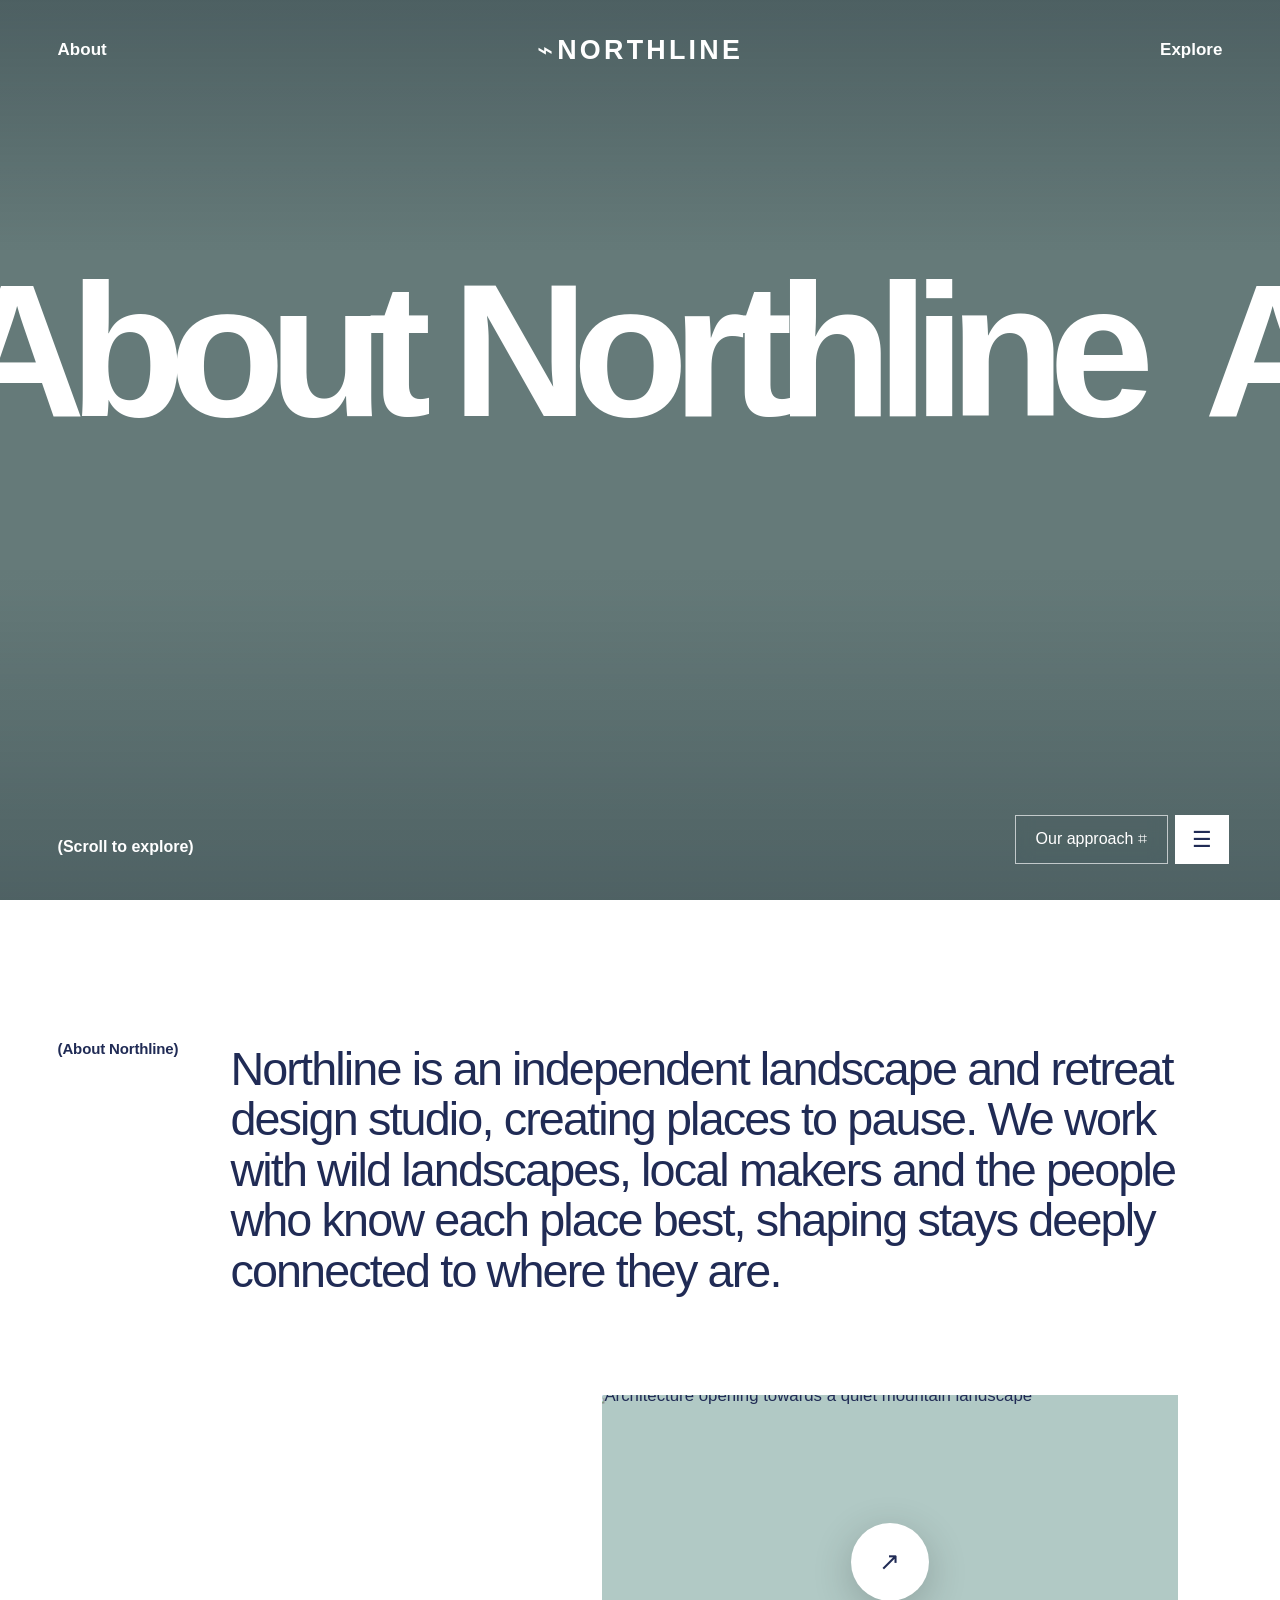
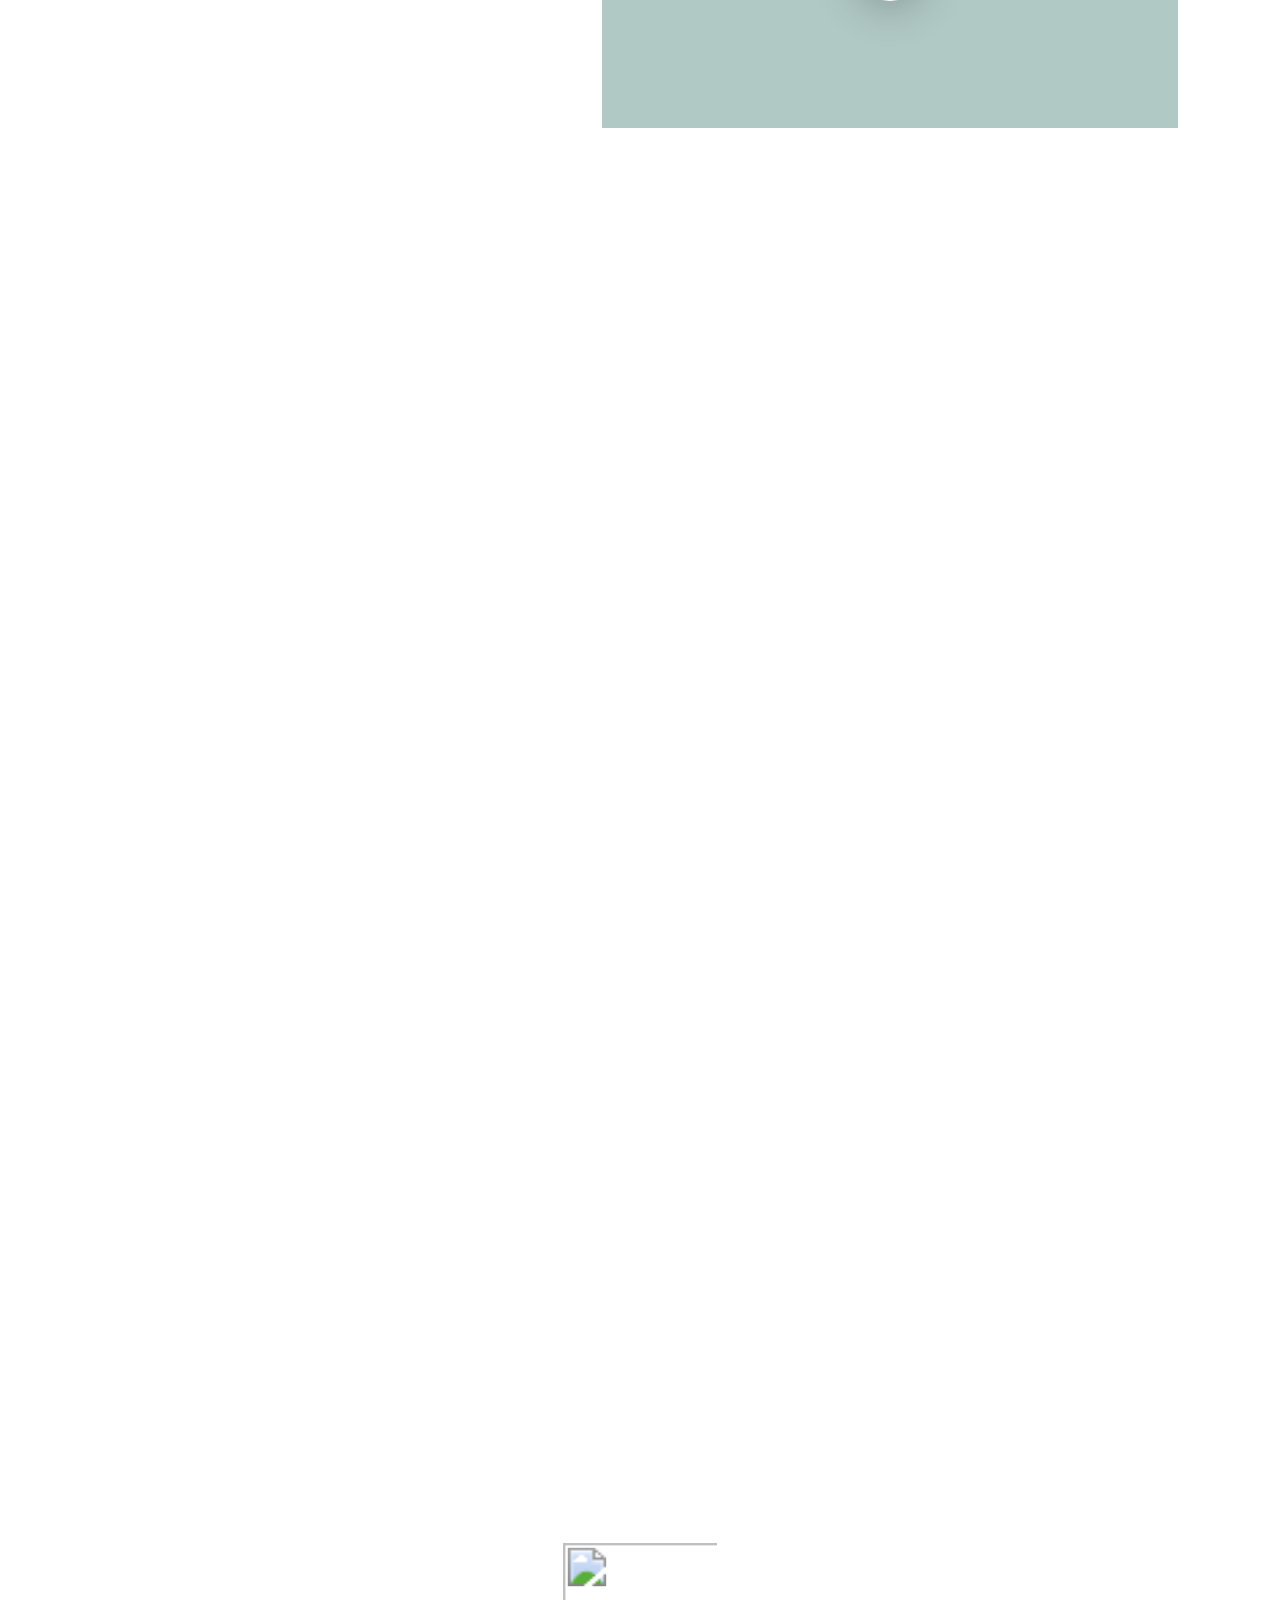
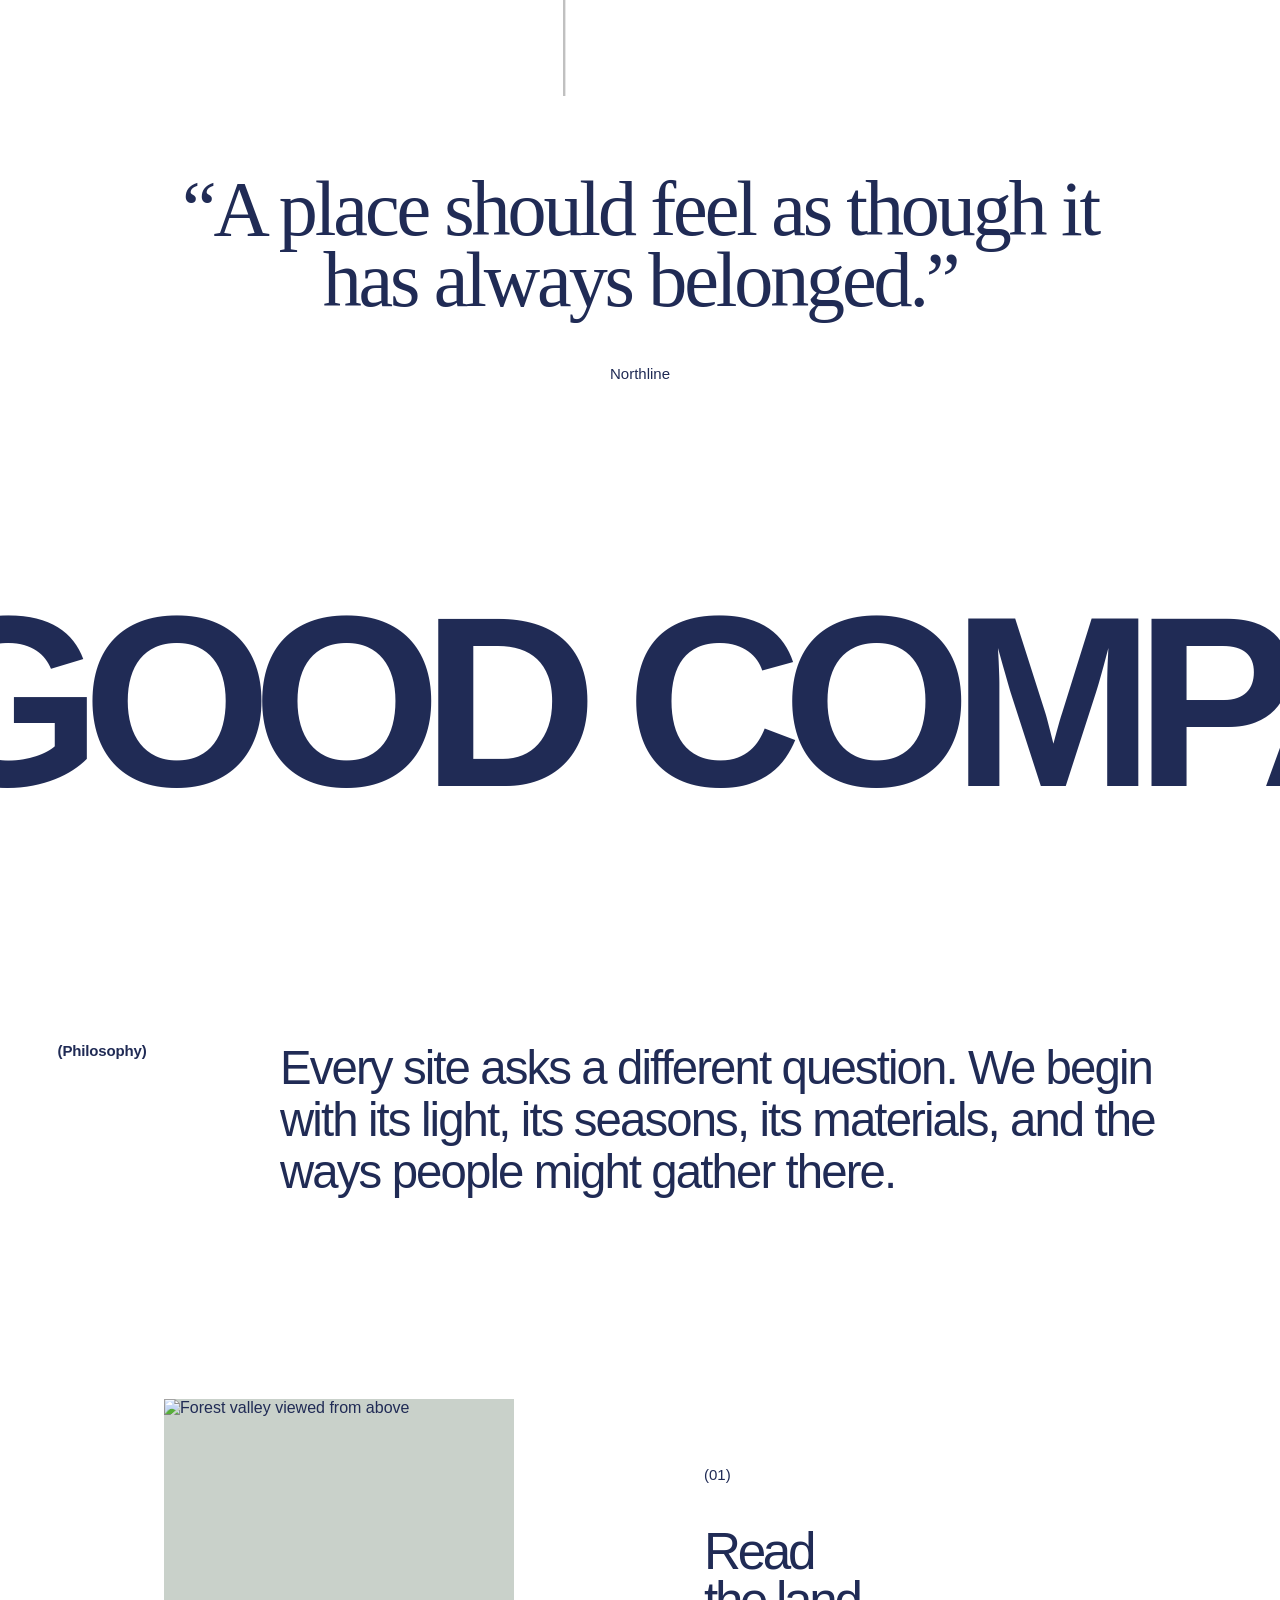
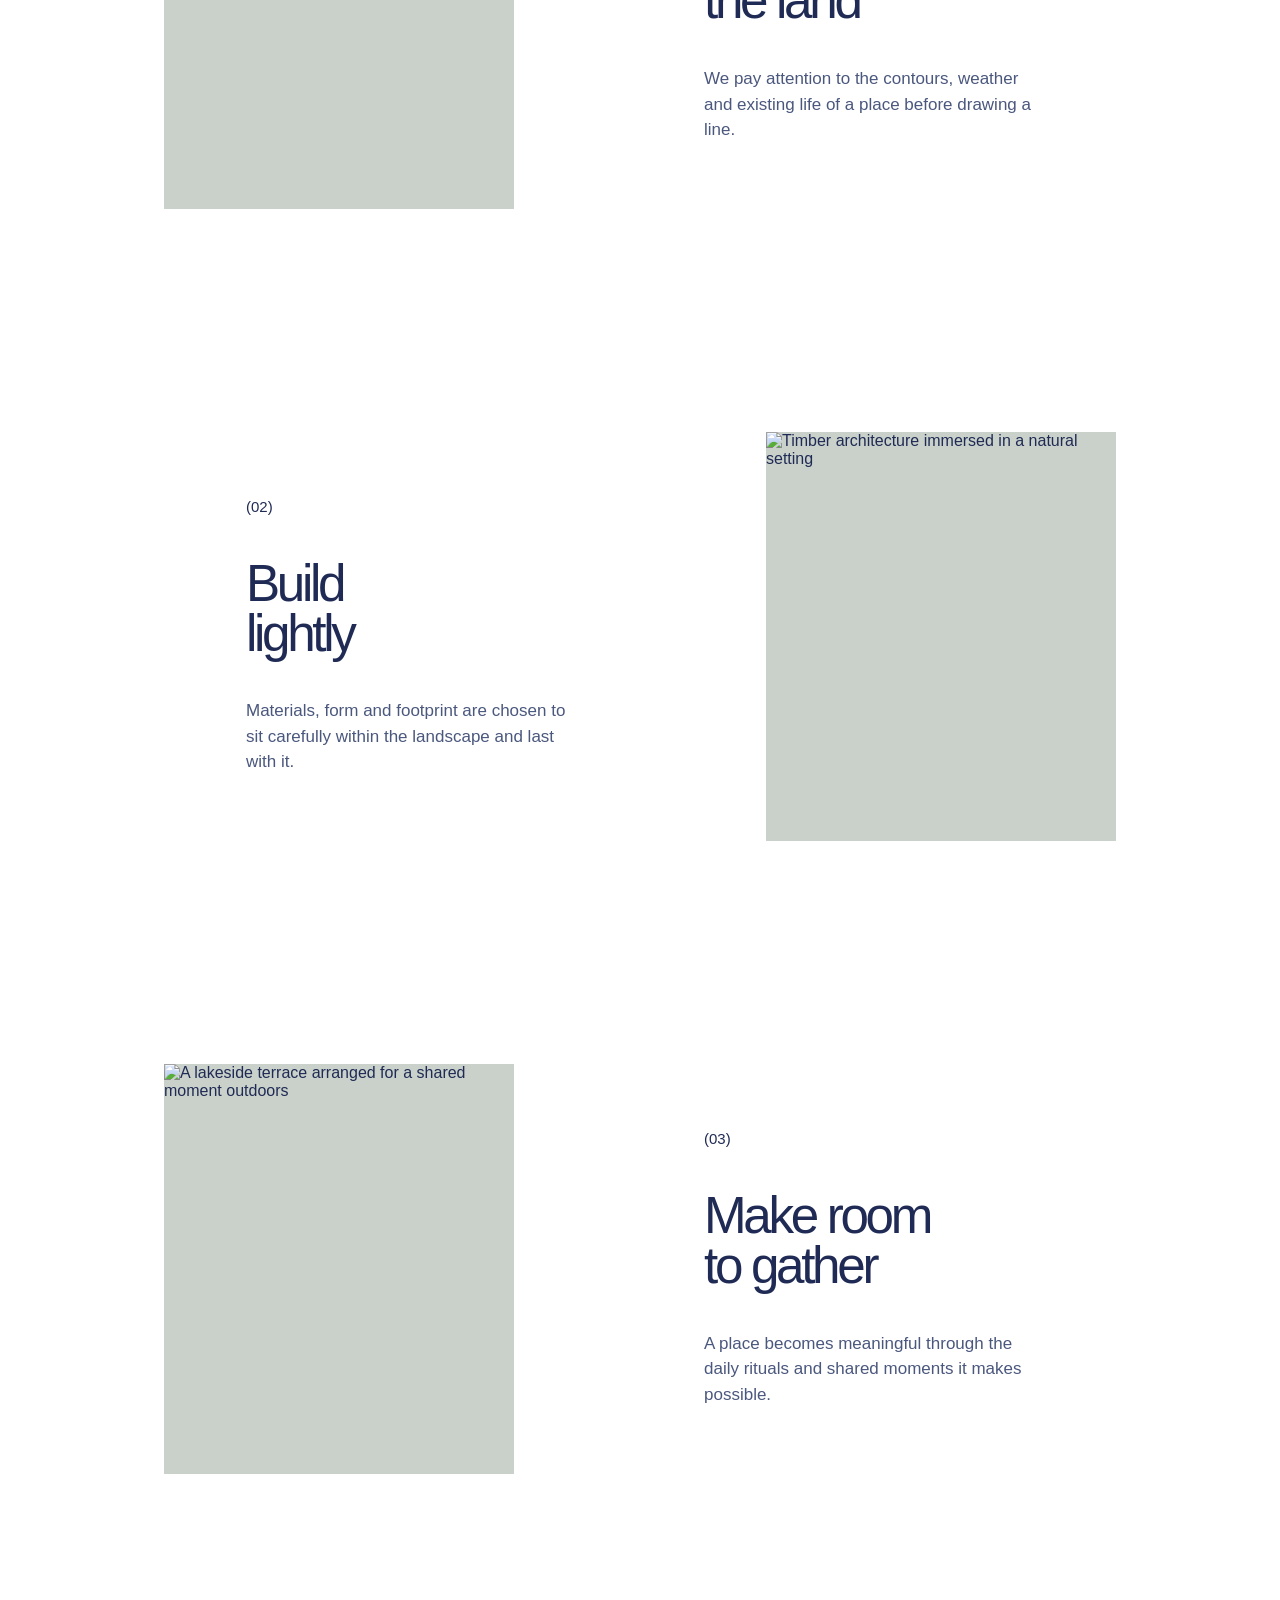
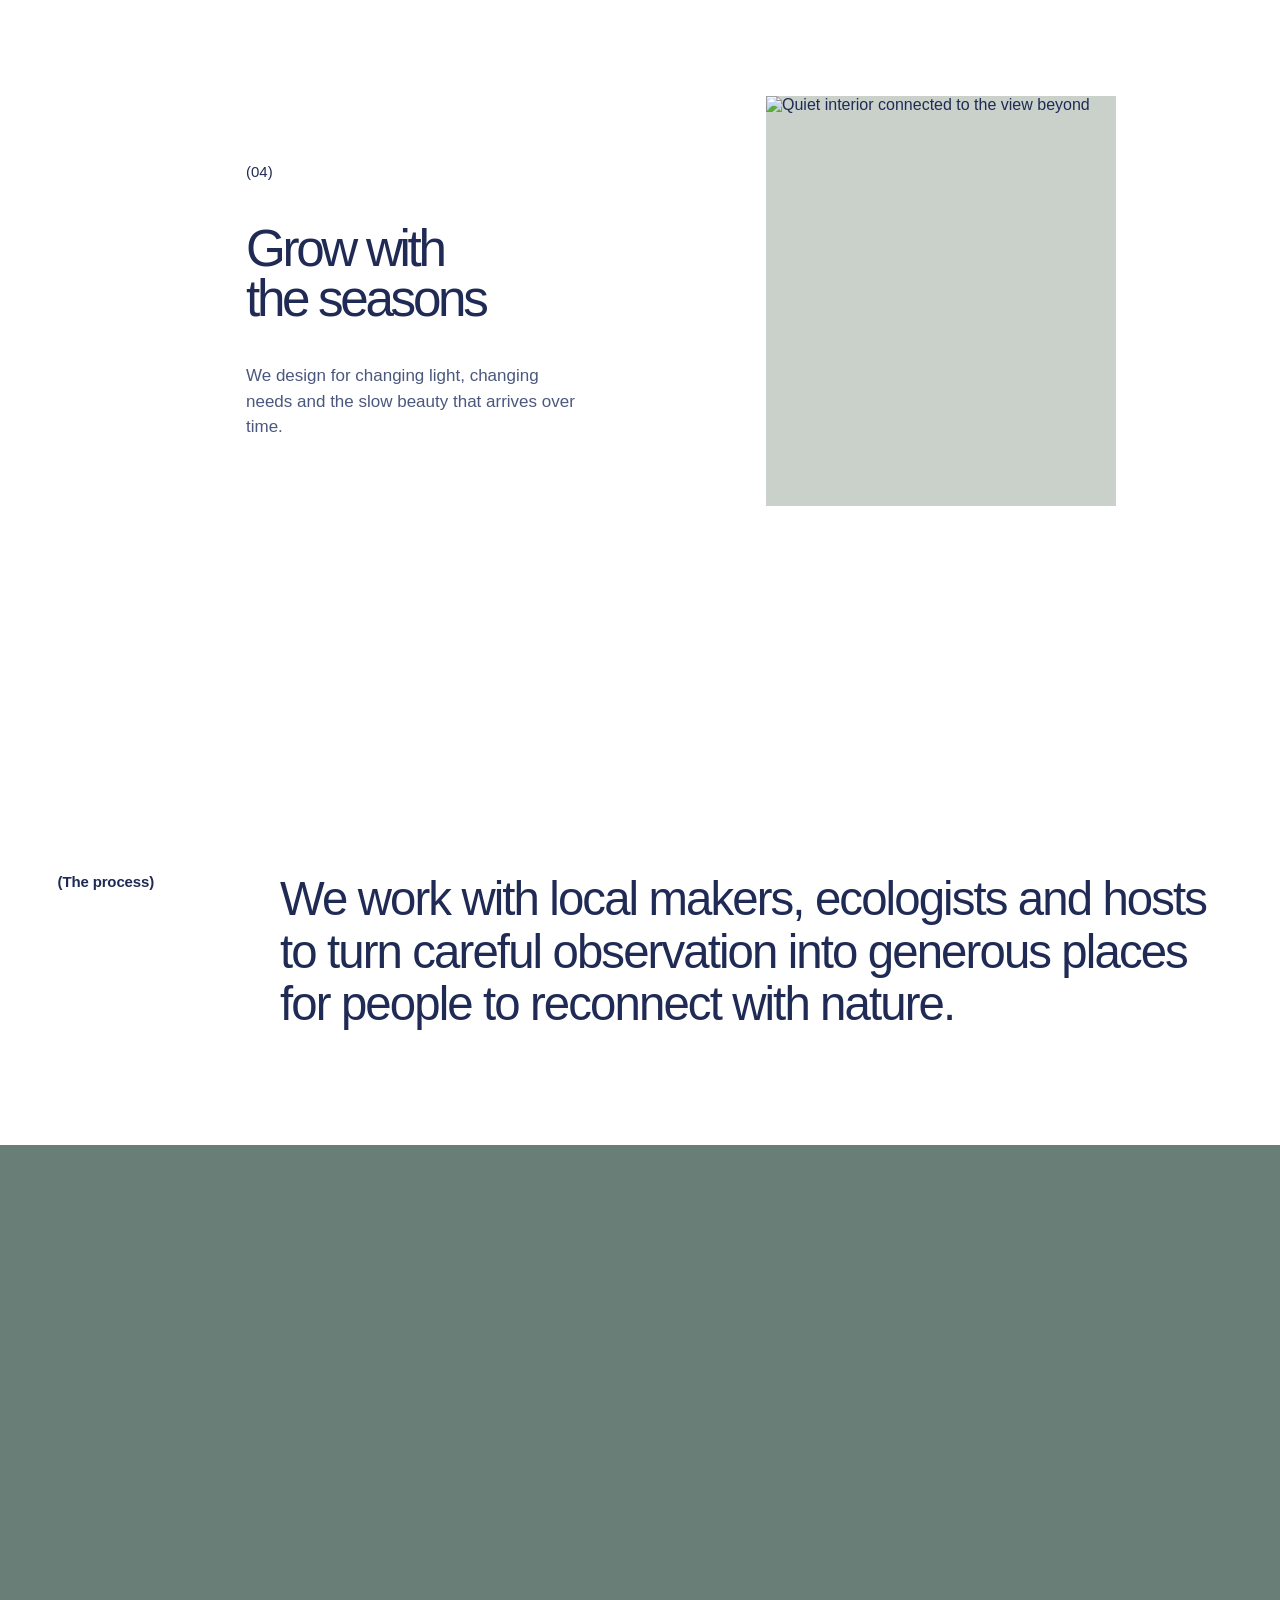
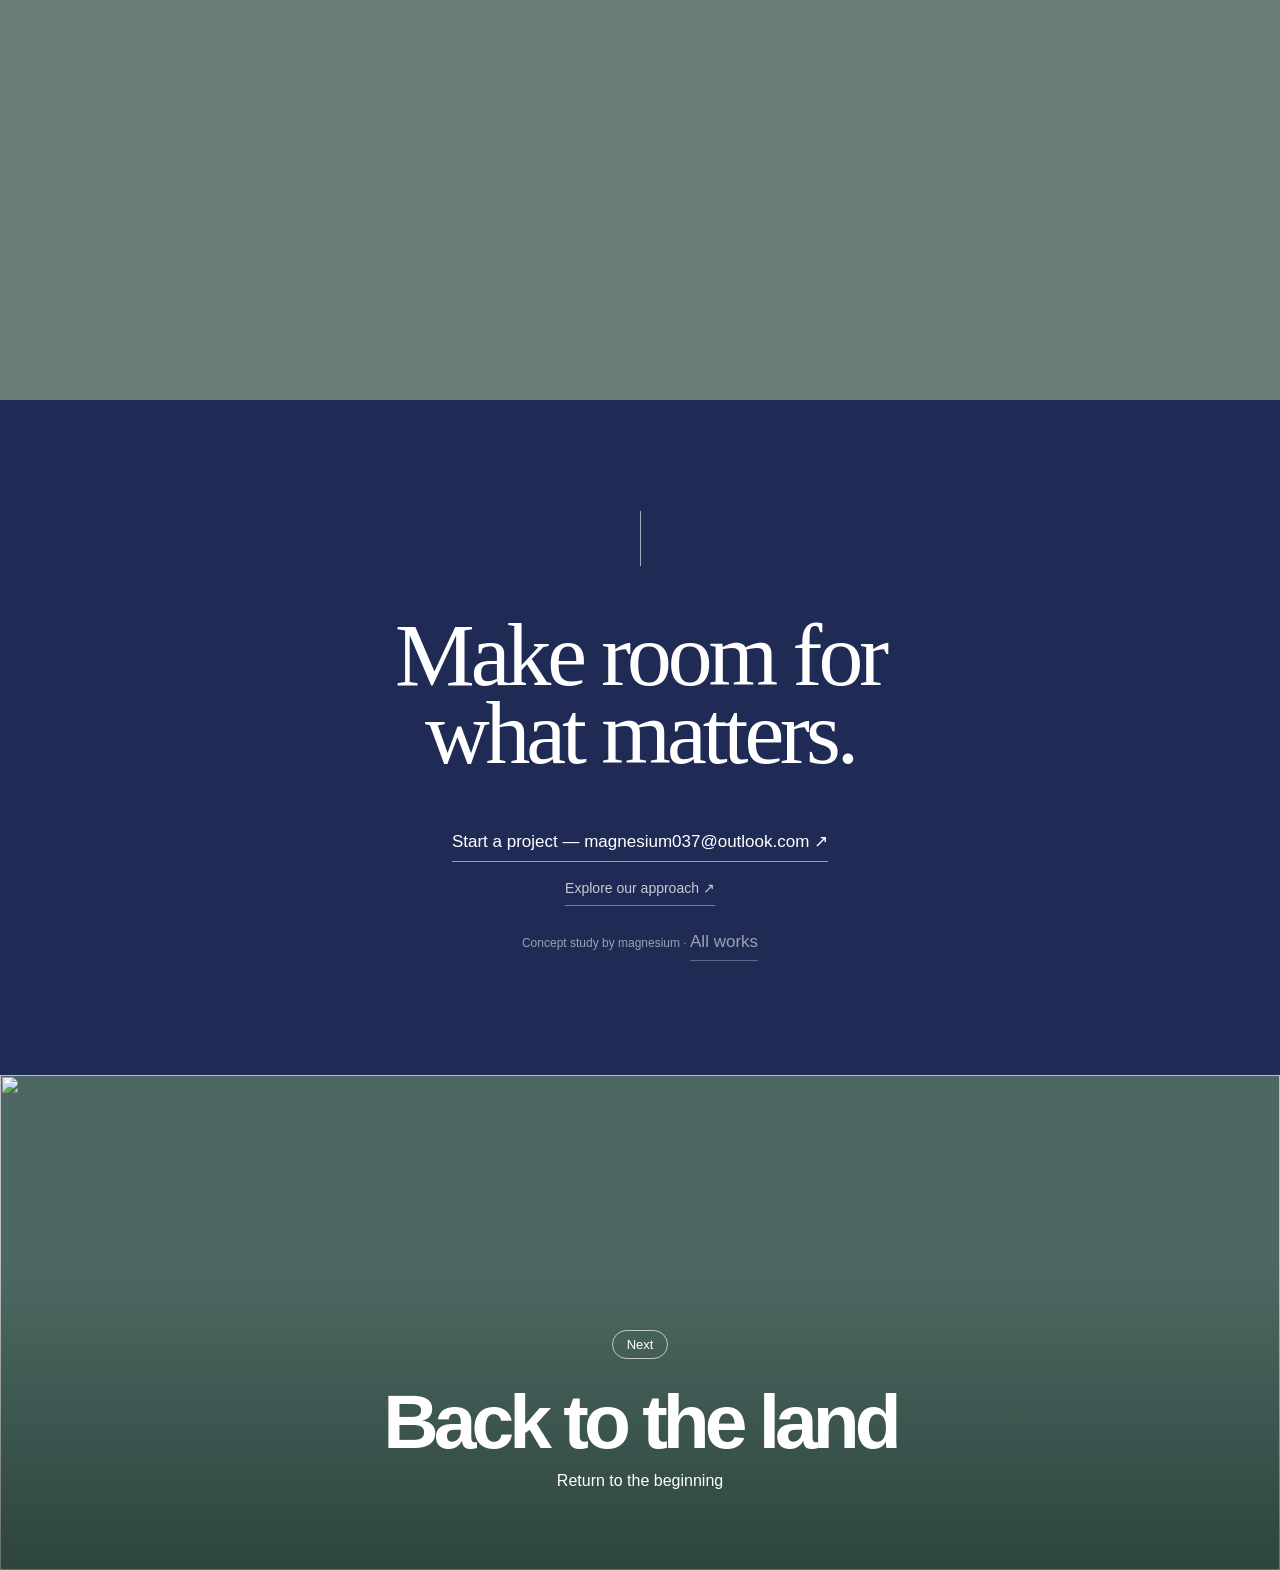
==== northline/index.html @ 67c91694 "add northline/index.html" ====
<!doctype html>
<html lang="en">
<head>
  <meta charset="utf-8">
  <meta name="viewport" content="width=device-width, initial-scale=1">
  <meta name="theme-color" content="#202b55">
  <meta name="description" content="Northline creates places to pause, shaped by wild landscapes and the people who know them best.">
  <title>About — Northline</title>
  <style>
    @font-face{font-family:Manrope;src:url('assets/manrope-500.ttf') format('truetype');font-style:normal;font-weight:400 700;font-display:swap}
    @font-face{font-family:'Cormorant Garamond';src:url('assets/cormorant-garamond-300.ttf') format('truetype');font-style:normal;font-weight:300;font-display:swap}
    :root{--ink:#202b55;--muted:#707b9b;--paper:#fff;--mist:#eef2f2;--serif:'Cormorant Garamond',Georgia,serif;--sans:Manrope,Arial,sans-serif}
    *{box-sizing:border-box}
    html{scroll-behavior:smooth}
    body{margin:0;background:var(--paper);color:var(--ink);font-family:var(--sans);font-size:16px;overflow-x:hidden}
    button,a{font:inherit}
    button{cursor:pointer}
    a{color:inherit}
    :focus-visible{outline:3px solid #8ebad1;outline-offset:4px}
    img{display:block;width:100%}
    .skip{position:fixed;z-index:50;top:8px;left:8px;padding:.8rem 1rem;background:#fff;transform:translateY(-160%)}
    .skip:focus{transform:none}
    .hero{position:relative;min-height:100svh;overflow:hidden;color:#fff;background:#657a79;isolation:isolate}
    .hero__image,.hero__shade{position:absolute;inset:0;width:100%;height:100%;object-fit:cover}
    .hero__image{object-position:center 54%;transform:scale(1.1) translateY(calc(var(--hero-progress,0) * 2.5%));will-change:transform}
    .hero__shade{background:linear-gradient(180deg,rgba(10,22,34,.26),transparent 28%,transparent 63%,rgba(13,26,37,.25));z-index:0}
    .hero__nav{position:relative;z-index:2;display:grid;grid-template-columns:1fr 1fr 1fr;align-items:center;padding:37px clamp(22px,4.5vw,80px);font-size:17px;font-weight:600}
    .hero__nav a{text-decoration:none;width:max-content}
    .hero__nav a:last-child{justify-self:end}
    .wordmark{justify-self:center;font-weight:700;font-size:clamp(22px,2.1vw,37px);letter-spacing:.12em;line-height:1}
    .wordmark::before{content:'⌁';font-weight:400;letter-spacing:0;margin-right:.16em}
    .hero__type{position:absolute;z-index:1;left:-4vw;right:-10vw;top:28%;white-space:nowrap;font-size:clamp(110px,14.8vw,270px);letter-spacing:-.085em;font-weight:600;line-height:1.05;transform:translateX(calc(var(--hero-progress,0) * -9vw));pointer-events:none}
    .hero__caption{position:absolute;z-index:2;bottom:44px;left:clamp(22px,4.5vw,80px);font-size:16px;font-weight:600}
    .dock{position:fixed;z-index:40;right:clamp(18px,4vw,70px);bottom:36px;display:flex;align-items:stretch;gap:7px;color:#fff;transition:color .25s}
    .dock a,.dock button{border:1px solid rgba(255,255,255,.66);background:rgba(23,37,56,.04);color:inherit;text-decoration:none;padding:14px 20px;min-height:49px;backdrop-filter:blur(8px)}
    .dock button{width:54px;background:#fff;border-color:#fff;color:var(--ink);font-size:22px;line-height:1;padding:11px}
    body.on-light .dock{color:var(--ink)}
    body.on-light .dock a{border-color:rgba(32,43,85,.4);background:rgba(255,255,255,.84)}
    body.on-light .dock button{background:var(--ink);color:#fff;border-color:var(--ink)}
    .menu{position:fixed;z-index:38;inset:0;background:var(--ink);color:#fff;display:grid;align-content:center;padding:clamp(24px,6vw,100px)}
    .menu[hidden]{display:none}
    .menu__inner{display:grid;grid-template-columns:1fr 1fr;gap:4vw;align-items:end;max-width:1500px;margin:auto;width:100%}
    .menu__eyebrow{align-self:start;font-size:16px}
    .menu__links{display:grid;gap:.2em}
    .menu__links a{font-size:clamp(48px,7vw,112px);line-height:1;letter-spacing:-.065em;text-decoration:none;border-bottom:1px solid rgba(255,255,255,.35);padding:.15em 0}
    .menu__links a:hover{font-family:var(--serif);font-weight:400}
    .story-stage{height:225svh;position:relative;background:#fff}
    .story-pin{height:100svh;position:sticky;top:0;overflow:hidden;background:#fff}
    .eyebrow{font-size:15px;font-weight:600;letter-spacing:-.01em}
    .story-pin>.eyebrow{position:absolute;left:4.5vw;top:15.5%;z-index:2}
    .story-title{position:absolute;z-index:1;left:18%;top:16%;width:76%;font-size:clamp(38px,3.65vw,75px);line-height:1.08;letter-spacing:-.04em;font-weight:500;margin:0;text-align:left;transform:translateY(calc(var(--progress,0) * -65px));opacity:calc(1 - var(--progress,0) * 1.8)}
    .story-image{position:absolute;z-index:3;left:calc(47% - var(--progress,0) * 47%);top:calc(55% - var(--progress,0) * 55%);width:calc(45% + var(--progress,0) * 55%);height:calc(37% + var(--progress,0) * 63%);overflow:hidden;background:#b1c9c5}
    .story-image img{height:100%;object-fit:cover;object-position:center;transform:scale(calc(1.05 + var(--progress,0) * .05))}
    .story-image__link{position:absolute;inset:0;display:grid;place-items:center;color:#fff;text-decoration:none;font-size:15px}
    .story-image__link span{display:grid;place-items:center;width:78px;height:78px;border-radius:50%;background:#fff;color:var(--ink);font-size:25px;box-shadow:0 10px 40px #0003;transition:transform .25s}
    .story-image__link:hover span{transform:scale(1.12)}
    .quote{min-height:95svh;display:grid;align-content:center;justify-items:center;text-align:center;padding:150px 24px 130px;background:#fff}
    .quote__artifact{width:clamp(120px,12vw,210px);aspect-ratio:1;margin-bottom:6vw;overflow:hidden}
    .quote__artifact img{height:100%;object-fit:cover;object-position:left top;transform:scale(2.4);transform-origin:left top}
    .quote blockquote{font:300 clamp(48px,6.1vw,104px)/.91 var(--serif);letter-spacing:-.04em;margin:0;max-width:1000px}
    .quote cite{font:500 15px var(--sans);margin-top:50px;font-style:normal}
    .marquee{overflow:hidden;padding:1vw 0 4vw;white-space:nowrap;font-size:clamp(120px,19vw,350px);font-weight:600;letter-spacing:-.08em;line-height:.9;color:var(--ink)}
    .marquee__track{width:max-content;transform:translateX(calc(-8% - var(--marquee-progress,0) * 18%));will-change:transform}
    .statement{padding:clamp(120px,14vw,260px) 4.5vw clamp(90px,9vw,180px);display:grid;grid-template-columns:18% minmax(0,1fr);gap:1vw}
    .statement h2{font-size:clamp(40px,3.7vw,72px);line-height:1.1;letter-spacing:-.04em;font-weight:500;margin:0;max-width:1180px}
    .values{padding:2vw 8vw 10vw;display:grid;gap:clamp(60px,8vw,150px)}
    .value{display:grid;grid-template-columns:1fr 1fr;align-items:center;gap:clamp(40px,10vw,180px);min-height:530px}
    .value:nth-child(even) .value__photo{order:2}
    .value:nth-child(even) .value__copy{order:1;justify-self:end}
    .value__photo{width:min(100%,350px);height:clamp(360px,32vw,510px);overflow:hidden;justify-self:center;background:#c9d1ca}
    .value__photo img{height:112%;object-fit:cover;transform:translateY(calc(var(--img-shift,0) * -8%));will-change:transform}
    .value__copy{width:min(100%,330px)}
    .value__copy small{display:block;margin-bottom:44px;font-size:15px}
    .value h3{font-size:clamp(43px,4vw,72px);line-height:.97;letter-spacing:-.065em;font-weight:500;margin:0 0 40px}
    .value p{font-size:17px;line-height:1.5;color:#4b587e;margin:0}
    .wide-photo{height:95svh;min-height:560px;overflow:hidden;background:#697e76}
    .wide-photo img{height:100%;object-fit:cover;object-position:center;transform:scale(1.08) translateY(calc(var(--photo-progress,0) * -4%));will-change:transform}
    .closing{min-height:75svh;background:var(--ink);color:#fff;display:flex;flex-direction:column;align-items:center;justify-content:center;text-align:center;padding:100px 24px}
    .closing:before{content:'';height:55px;width:1px;background:#fff9;margin-bottom:50px}
    .closing h2{font:300 clamp(67px,7vw,123px)/.88 var(--serif);letter-spacing:-.045em;margin:0 0 58px;max-width:960px}
    .closing a{font-size:17px;text-decoration:none;border-bottom:1px solid #fff8;padding:0 0 9px}
    .next{min-height:55svh;position:relative;display:grid;align-items:end;justify-items:center;overflow:hidden;color:#fff;background:#4d6862;text-decoration:none;text-align:center;padding:80px 20px}
    .next img{position:absolute;inset:0;height:100%;object-fit:cover;transition:transform .7s}
    .next:hover img{transform:scale(1.04)}
    .next:after{content:'';position:absolute;inset:0;background:linear-gradient(transparent 38%,#11221d83)}
    .next__text{position:relative;z-index:1}
    .next small{display:inline-block;border:1px solid #fffa;border-radius:99px;padding:6px 14px;font-size:13px}
    .next h2{font-size:clamp(60px,6vw,112px);letter-spacing:-.065em;line-height:1;margin:24px 0 12px}
    .next p{font-size:16px;margin:0}
    .reveal{opacity:0;transform:translateY(36px);transition:opacity .8s ease,transform .8s cubic-bezier(.2,.7,.2,1)}
    .reveal.in-view{opacity:1;transform:none}
    @media(max-width:800px){
      .hero__nav{padding:24px;grid-template-columns:1fr auto 1fr;font-size:13px}.wordmark{font-size:19px}.hero__type{top:39%;font-size:clamp(94px,19vw,150px);left:-16vw}.hero__caption{left:24px;bottom:25px}
      .dock{right:16px;bottom:16px}.dock a{padding:12px;font-size:13px}.dock button{width:46px;min-height:45px}
      .menu__inner{grid-template-columns:1fr;gap:60px}.menu__links a{font-size:clamp(42px,13vw,80px)}
      .story-stage{height:auto}.story-pin{height:auto;position:relative;overflow:visible;padding:130px 24px 60px}.story-pin>.eyebrow{position:static;margin-bottom:28px}.story-title{position:static;opacity:1;transform:none;width:100%;font-size:clamp(34px,7.6vw,56px);margin-bottom:50px}.story-image{position:relative;left:auto;top:auto;width:100%;height:70vw;min-height:310px}.story-image__link span{width:60px;height:60px}
      .quote{min-height:70svh;padding:100px 24px}.quote__artifact{margin-bottom:50px}.quote blockquote{font-size:clamp(42px,9vw,72px)}
      .statement{grid-template-columns:1fr;padding:110px 24px 90px;gap:48px}.statement h2{font-size:clamp(34px,7.6vw,56px)}
      .values{padding:20px 24px 110px;gap:90px}.value{grid-template-columns:1fr 1fr;gap:25px;min-height:0}.value__photo{height:430px}.value__copy small{margin-bottom:25px}.value h3{font-size:clamp(34px,5vw,56px);margin-bottom:22px}.value p{font-size:14px}
      .wide-photo{height:65svh;min-height:380px}.closing{min-height:65svh}.next{min-height:45svh}
    }
    @media(max-width:560px){
      .hero__nav{display:flex;justify-content:center}.hero__nav a:first-child,.hero__nav a:last-child{display:none}.wordmark{font-size:19px;letter-spacing:.09em}.hero__type{display:none}.hero__caption{left:50%;bottom:18px;transform:translateX(-50%)}.hero__image{object-position:53% center}.dock{left:50%;right:auto;bottom:61px;transform:translateX(-50%);white-space:nowrap}
      .story-pin{padding-top:100px}.story-title{font-size:33px;line-height:1.13;letter-spacing:-.025em}.story-image{min-height:280px;height:76vw}.quote blockquote{font-size:clamp(40px,11vw,64px)}.marquee{font-size:24vw;padding-bottom:40px}
      .values{gap:70px}.value,.value:nth-child(even){grid-template-columns:1fr;gap:28px}.value:nth-child(even) .value__photo,.value:nth-child(even) .value__copy{order:initial}.value__photo{width:80%;height:105vw;max-height:460px;justify-self:start}.value:nth-child(even) .value__photo{justify-self:end}.value__copy,.value:nth-child(even) .value__copy{width:80%;justify-self:end}.value:nth-child(even) .value__copy{justify-self:start}.value h3{font-size:47px}.value p{font-size:16px}
      .closing h2{font-size:clamp(57px,13vw,90px)}.next h2{font-size:61px}
    }
    @media(prefers-reduced-motion:reduce){
      html{scroll-behavior:auto}*,*:before,*:after{animation-duration:.01ms!important;transition-duration:.01ms!important;scroll-behavior:auto!important}
      .hero__image,.hero__type,.marquee__track,.wide-photo img,.value__photo img{transform:none!important}
      .story-stage{height:auto}.story-pin{position:relative;height:auto;padding:130px 4.5vw 100px;min-height:0}.story-pin>.eyebrow,.story-title,.story-image{position:relative;left:auto;top:auto}.story-pin>.eyebrow{margin-bottom:40px}.story-title{width:100%;opacity:1;transform:none;margin-bottom:60px}.story-image{width:100%;height:62vw;max-height:740px}.reveal{opacity:1;transform:none}
    }
  </style>
</head>
<body id="top">
  <a class="skip" href="#main">Skip to content</a>
  <header class="hero" id="hero">
    <img class="hero__image" src="assets/hero.webp" alt="Quiet timber retreat among mountains and forest" fetchpriority="high">
    <div class="hero__shade" aria-hidden="true"></div>
    <nav class="hero__nav" aria-label="Primary"><a href="#about">About</a><a class="wordmark" href="#top" aria-label="Northline home">NORTHLINE</a><a href="#contact">Explore</a></nav>
    <div class="hero__type" aria-hidden="true">About Northline&nbsp; About Northline</div>
    <span class="hero__caption">(Scroll to explore)</span>
  </header>
  <div class="dock"><a href="#places">Our approach ⌗</a><button id="menuButton" type="button" aria-label="Open menu" aria-expanded="false" aria-controls="menu">☰</button></div>
  <nav class="menu" id="menu" aria-label="Page sections" hidden><div class="menu__inner"><p class="menu__eyebrow">(Northline / About)</p><div class="menu__links"><a href="#top">Home</a><a href="#about">Our story</a><a href="#places">What guides us</a><a href="#contact">Explore further</a></div></div></nav>
  <main id="main">
    <section class="story-stage" id="about" aria-labelledby="about-title">
      <div class="story-pin">
        <span class="eyebrow">(About Northline)</span>
        <h1 class="story-title" id="about-title">Northline is an independent landscape and retreat design studio, creating places to pause. We work with wild landscapes, local makers and the people who know each place best, shaping stays deeply connected to where they are.</h1>
        <div class="story-image"><img src="assets/story.webp" alt="Architecture opening towards a quiet mountain landscape" loading="lazy"><a class="story-image__link" href="#philosophy" aria-label="Explore our philosophy"><span aria-hidden="true">↗</span></a></div>
      </div>
    </section>
    <section class="quote" aria-label="Our belief"><div class="quote__artifact" aria-hidden="true"><img src="assets/value-4.webp" alt="" loading="lazy"></div><blockquote class="reveal">“A place should feel as though it has always belonged.”</blockquote><cite class="reveal">Northline</cite></section>
    <div class="marquee" aria-hidden="true"><div class="marquee__track">IN GOOD COMPANY&nbsp; IN GOOD COMPANY&nbsp;</div></div>
    <section class="statement" id="philosophy"><span class="eyebrow">(Philosophy)</span><h2 class="reveal">Every site asks a different question. We begin with its light, its seasons, its materials, and the ways people might gather there.</h2></section>
    <section class="values" id="places" aria-label="What guides our work">
      <article class="value"><div class="value__photo"><img src="assets/value-1.webp" alt="Forest valley viewed from above" loading="lazy"></div><div class="value__copy reveal"><small>(01)</small><h3>Read<br>the land</h3><p>We pay attention to the contours, weather and existing life of a place before drawing a line.</p></div></article>
      <article class="value"><div class="value__photo"><img src="assets/value-2.webp" alt="Timber architecture immersed in a natural setting" loading="lazy"></div><div class="value__copy reveal"><small>(02)</small><h3>Build<br>lightly</h3><p>Materials, form and footprint are chosen to sit carefully within the landscape and last with it.</p></div></article>
      <article class="value"><div class="value__photo"><img src="assets/value-3.webp" alt="A lakeside terrace arranged for a shared moment outdoors" loading="lazy"></div><div class="value__copy reveal"><small>(03)</small><h3>Make room<br>to gather</h3><p>A place becomes meaningful through the daily rituals and shared moments it makes possible.</p></div></article>
      <article class="value"><div class="value__photo"><img src="assets/value-4.webp" alt="Quiet interior connected to the view beyond" loading="lazy"></div><div class="value__copy reveal"><small>(04)</small><h3>Grow with<br>the seasons</h3><p>We design for changing light, changing needs and the slow beauty that arrives over time.</p></div></article>
    </section>
    <section class="statement" id="process"><span class="eyebrow">(The process)</span><h2 class="reveal">We work with local makers, ecologists and hosts to turn careful observation into generous places for people to reconnect with nature.</h2></section>
    <section class="wide-photo" aria-label="Northline landscape"><img src="assets/closing.webp" alt="A quiet retreat beside a mountain lake" loading="lazy"></section>
    <section class="closing" id="contact"><h2>Make room for<br>what matters.</h2><a href="mailto:magnesium037@outlook.com?subject=Northline%20enquiry">Start a project — magnesium037@outlook.com ↗</a><a href="#places" style="margin-top:18px;font-size:14px;opacity:.75">Explore our approach ↗</a><p style="margin-top:26px;font-size:12px;opacity:.55">Concept study by magnesium · <a href="/" style="color:inherit">All works</a></p></section>
    <a class="next" href="#top" aria-label="Return to the beginning"><img src="assets/hero.webp" alt="" loading="lazy"><div class="next__text"><small>Next</small><h2>Back to the land</h2><p>Return to the beginning</p></div></a>
  </main>
  <script>
    (()=>{
      const reduced=matchMedia('(prefers-reduced-motion: reduce)');
      const hero=document.querySelector('.hero');
      const stage=document.querySelector('.story-stage');
      const marquee=document.querySelector('.marquee');
      const photo=document.querySelector('.wide-photo');
      const rows=[...document.querySelectorAll('.value')];
      const menu=document.querySelector('#menu');
      const menuButton=document.querySelector('#menuButton');
      const clamp=n=>Math.max(0,Math.min(1,n));
      let ticking=false;
      function update(){
        ticking=false;
        const y=scrollY,h=innerHeight;
        if(!reduced.matches){
          hero.style.setProperty('--hero-progress',clamp(y/h));
          if(innerWidth>800){const travel=stage.offsetHeight-h;stage.style.setProperty('--progress',travel>0?clamp((y-stage.offsetTop)/travel):0)}
          marquee.style.setProperty('--marquee-progress',clamp((y-marquee.offsetTop+h)/(marquee.offsetHeight+h)));
          photo.style.setProperty('--photo-progress',clamp((y-photo.offsetTop+h)/(photo.offsetHeight+h)));
          rows.forEach(row=>row.style.setProperty('--img-shift',clamp((y-row.offsetTop+h)/(row.offsetHeight+h))));
        }
        const dark=y<h*.8||(document.querySelector('.closing').getBoundingClientRect().top<h*.75&&document.querySelector('.closing').getBoundingClientRect().bottom>h*.25)||document.querySelector('.next').getBoundingClientRect().top<h*.6;
        document.body.classList.toggle('on-light',!dark);
      }
      function onScroll(){if(!ticking){ticking=true;requestAnimationFrame(update)}}
      addEventListener('scroll',onScroll,{passive:true});addEventListener('resize',onScroll);reduced.addEventListener('change',onScroll);update();
      const observer=new IntersectionObserver(entries=>entries.forEach(e=>{if(e.isIntersecting){e.target.classList.add('in-view');observer.unobserve(e.target)}}),{threshold:.15});
      document.querySelectorAll('.reveal').forEach(e=>observer.observe(e));
      function setMenu(open){menu.hidden=!open;menuButton.setAttribute('aria-expanded',String(open));menuButton.setAttribute('aria-label',open?'Close menu':'Open menu');menuButton.textContent=open?'×':'☰';document.body.style.overflow=open?'hidden':'';if(open)menu.querySelector('a').focus();else menuButton.focus()}
      menuButton.addEventListener('click',()=>setMenu(menu.hidden));
      menu.querySelectorAll('a').forEach(a=>a.addEventListener('click',()=>setMenu(false)));
      addEventListener('keydown',e=>{if(e.key==='Escape'&&!menu.hidden)setMenu(false)});
    })();
  </script>
</body>
</html>
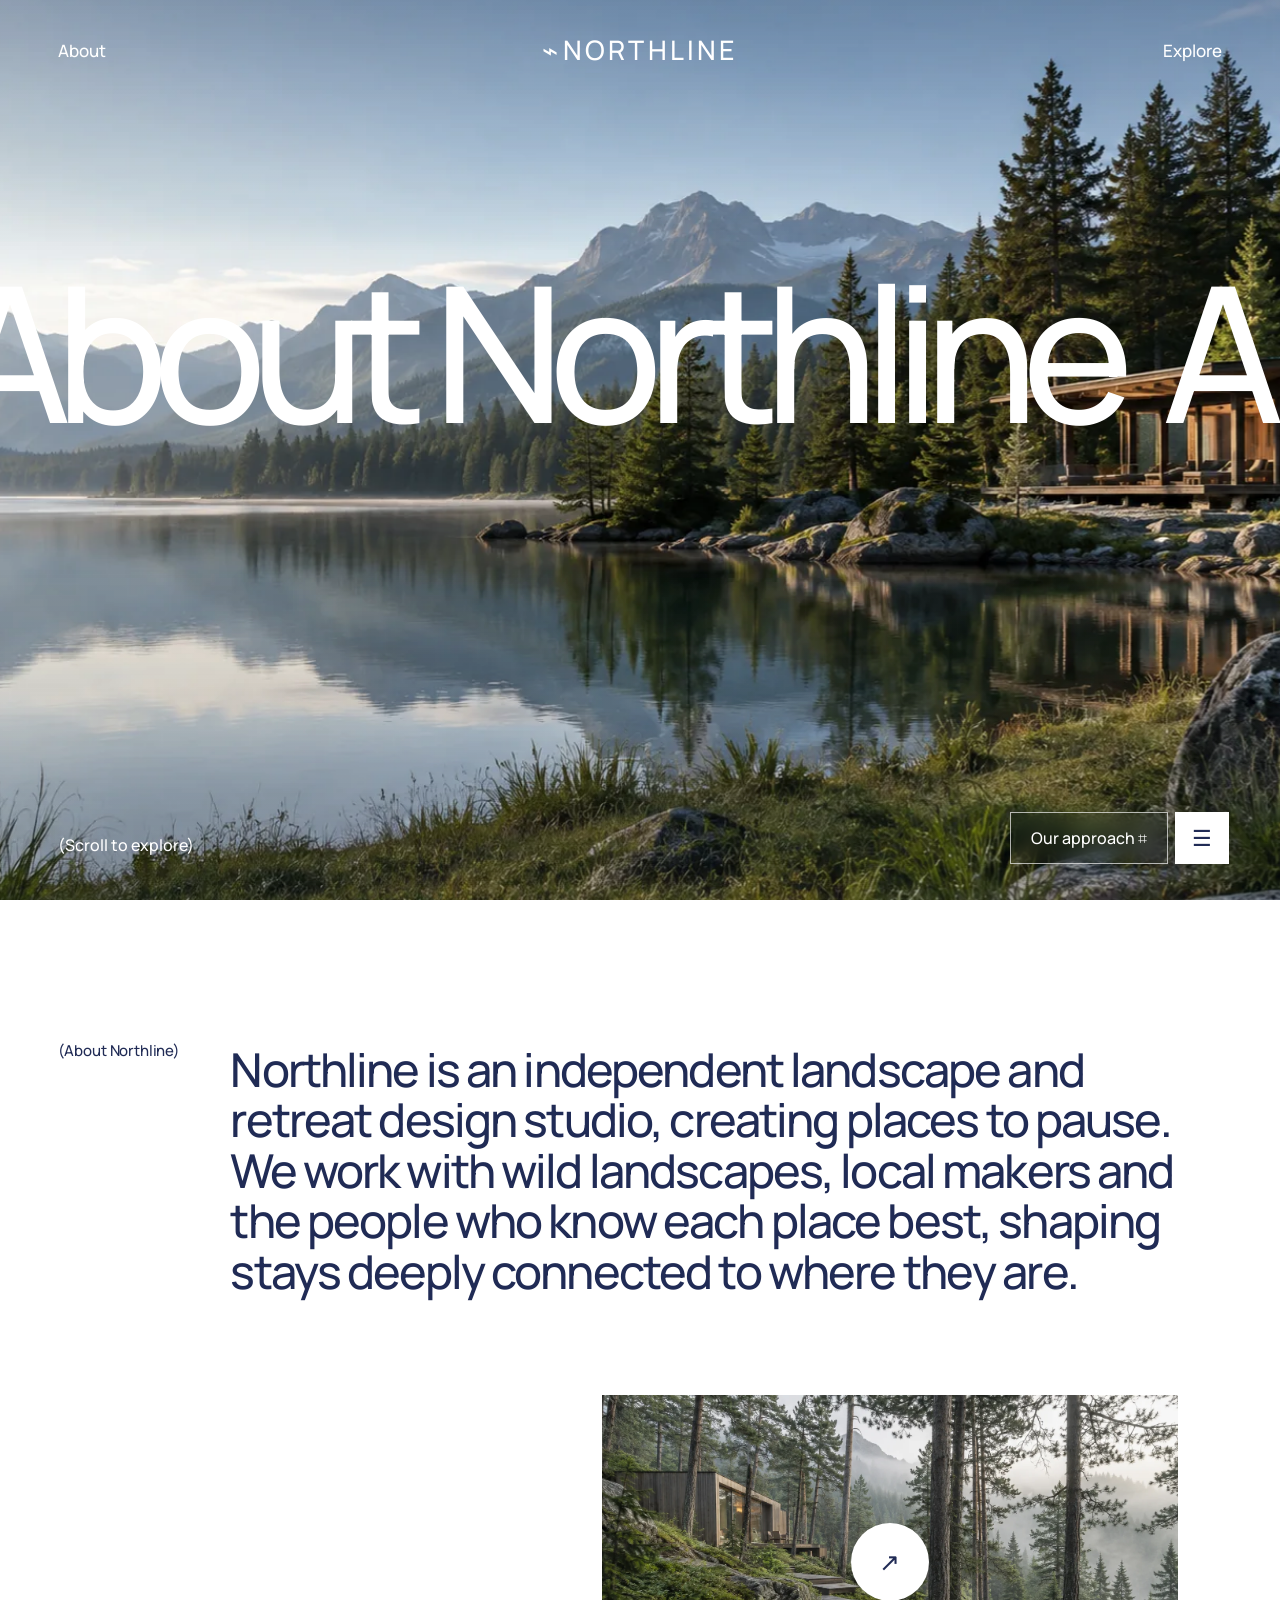
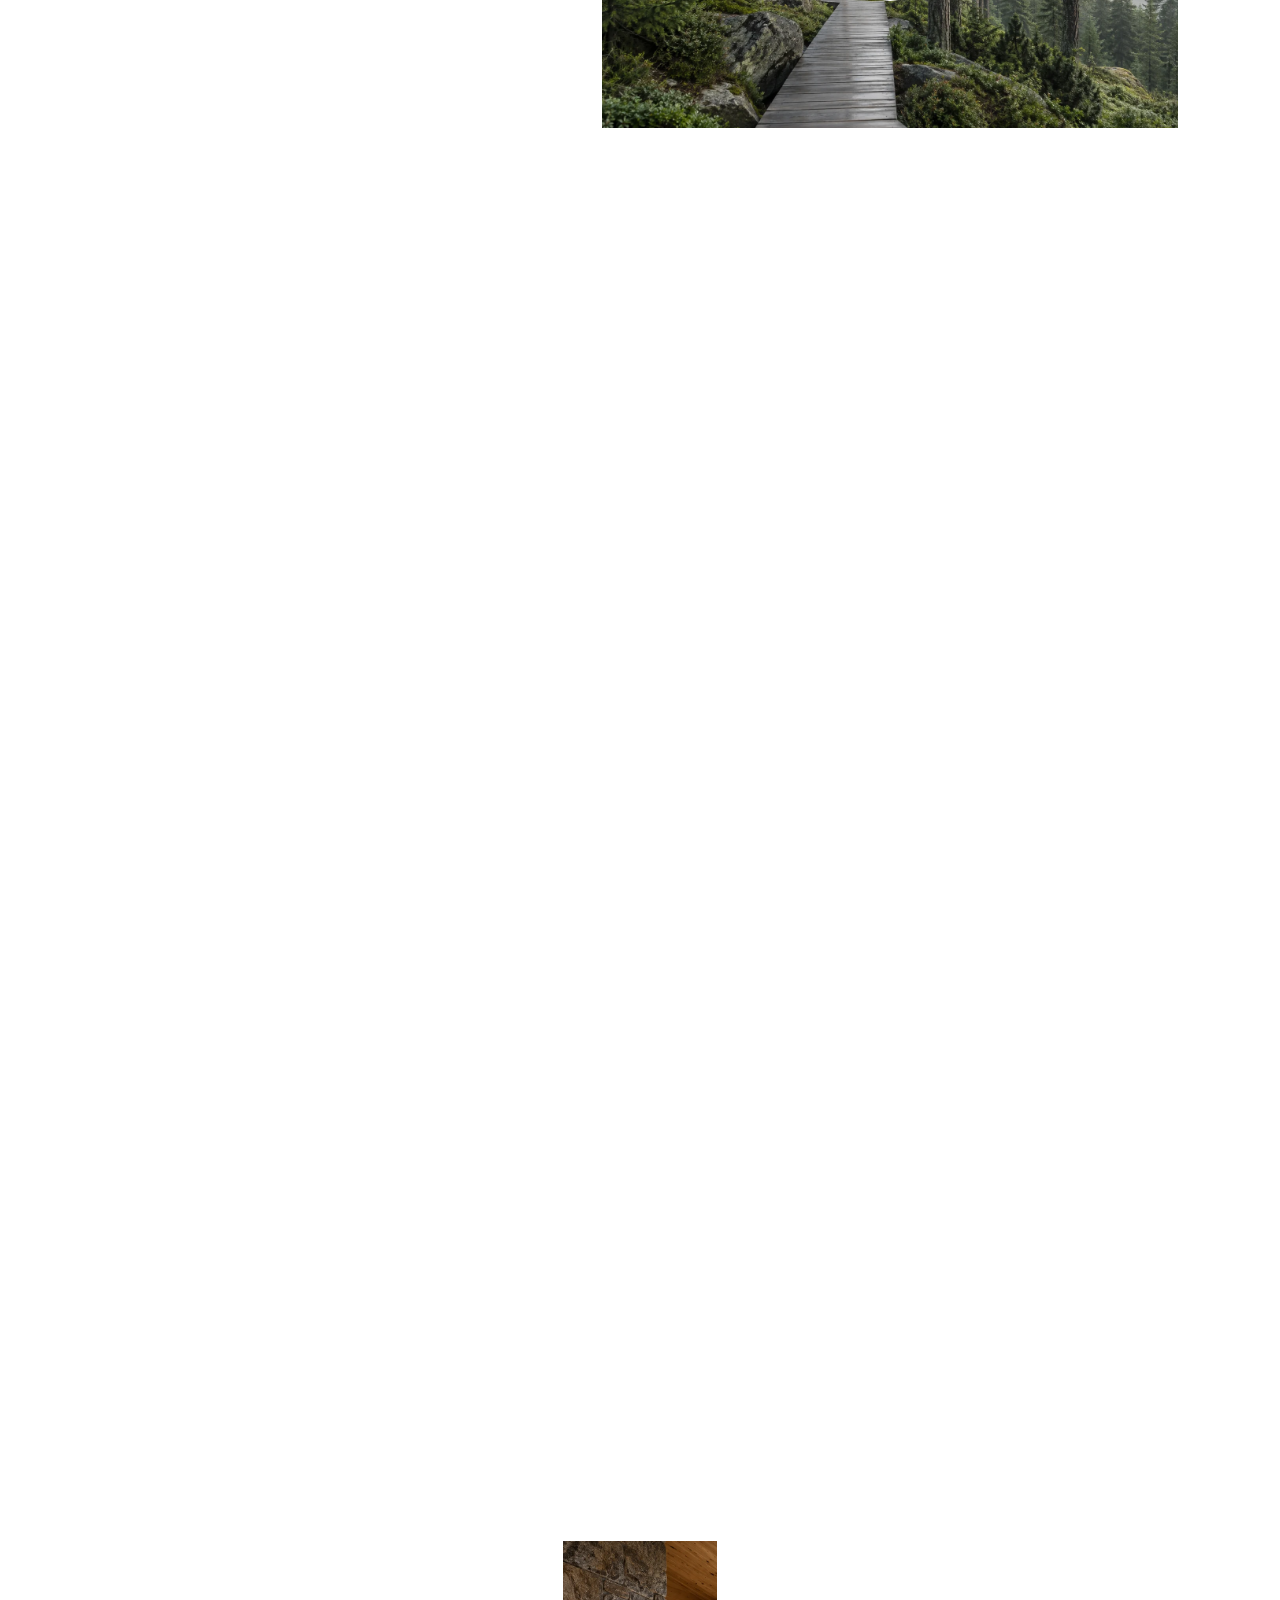
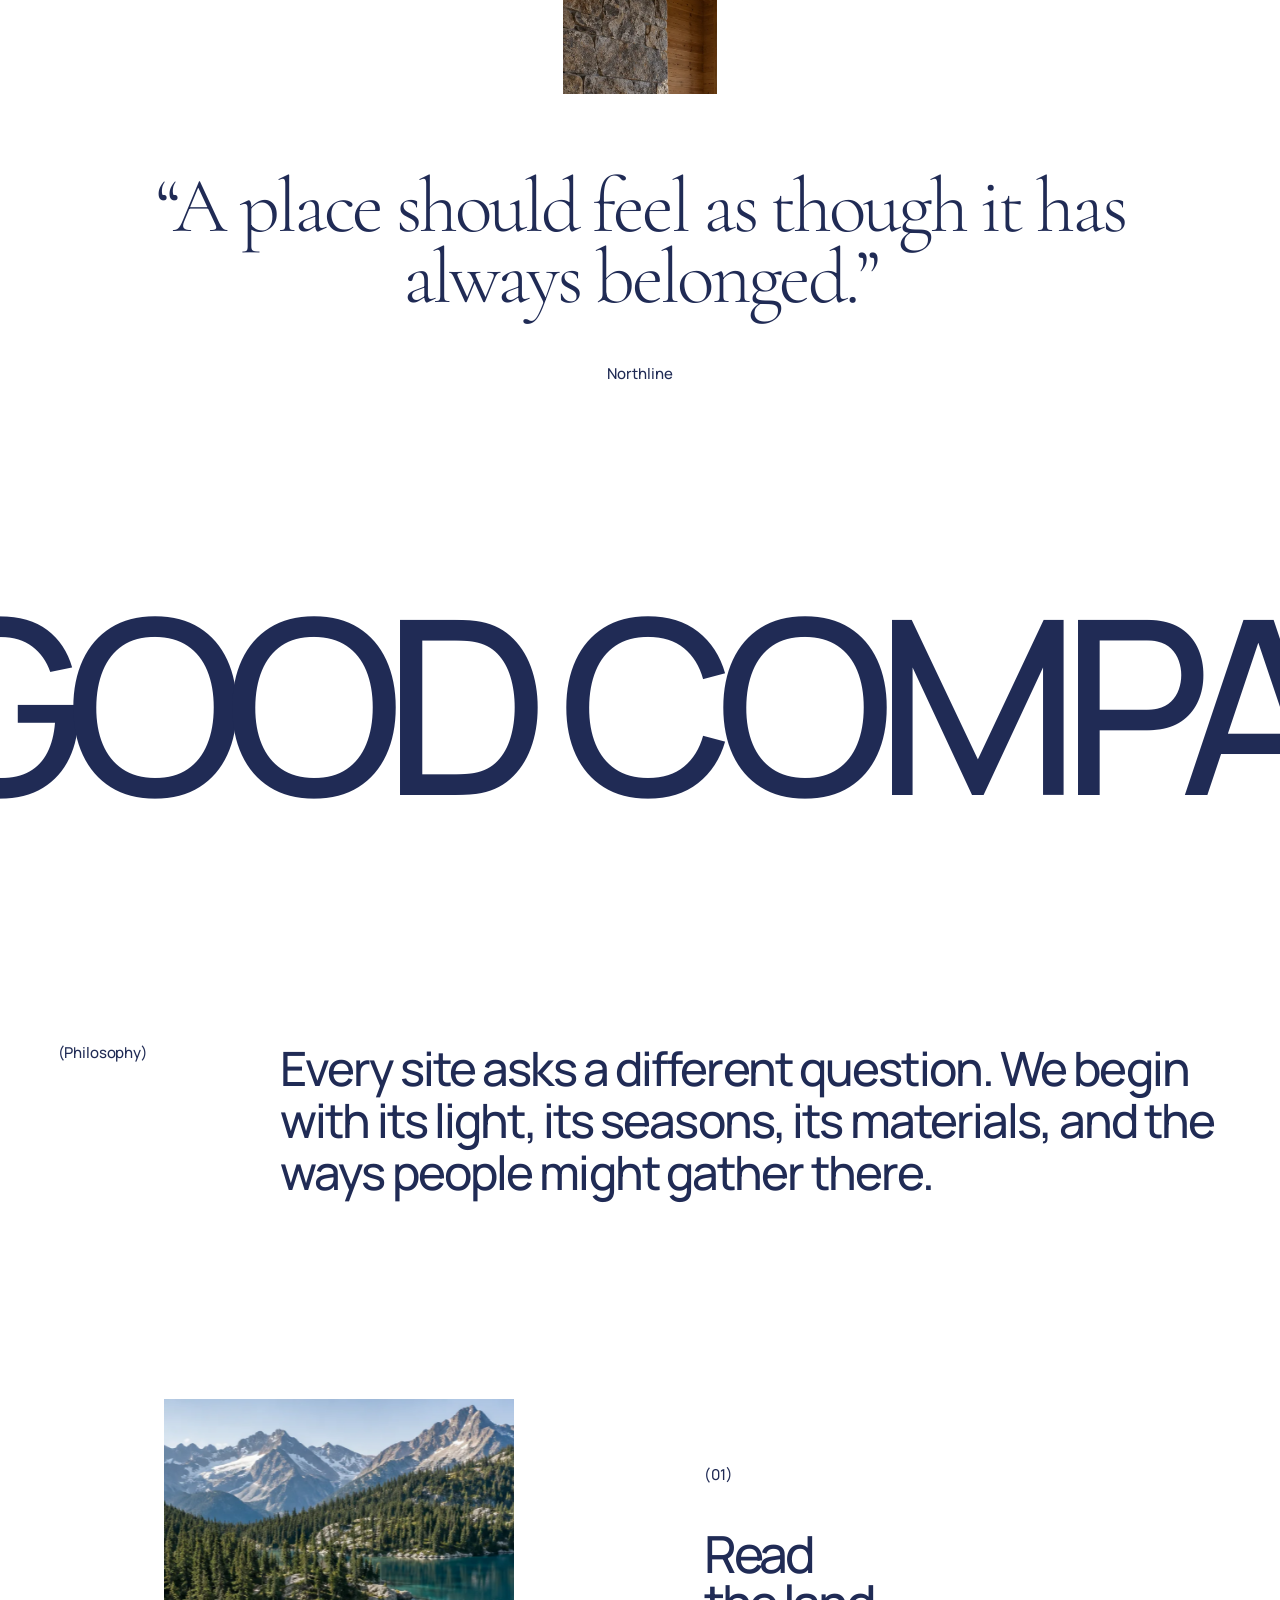
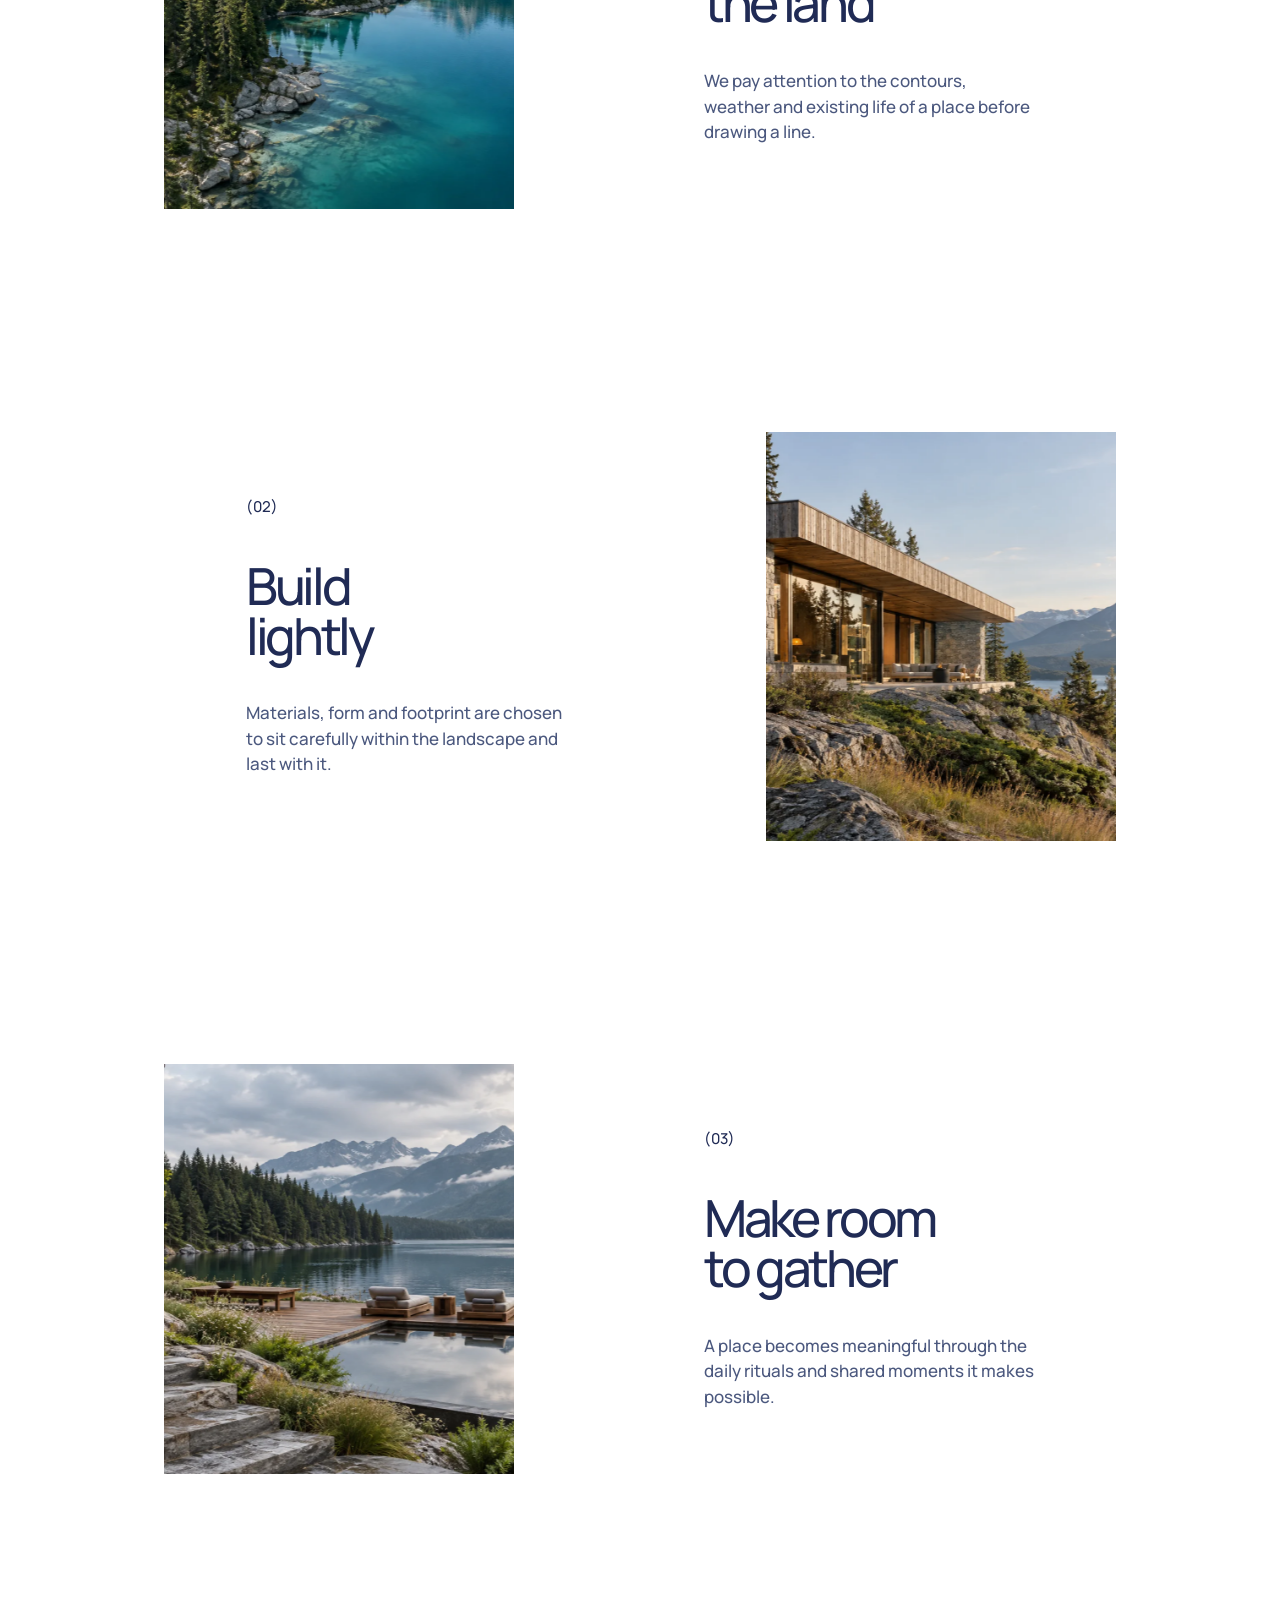
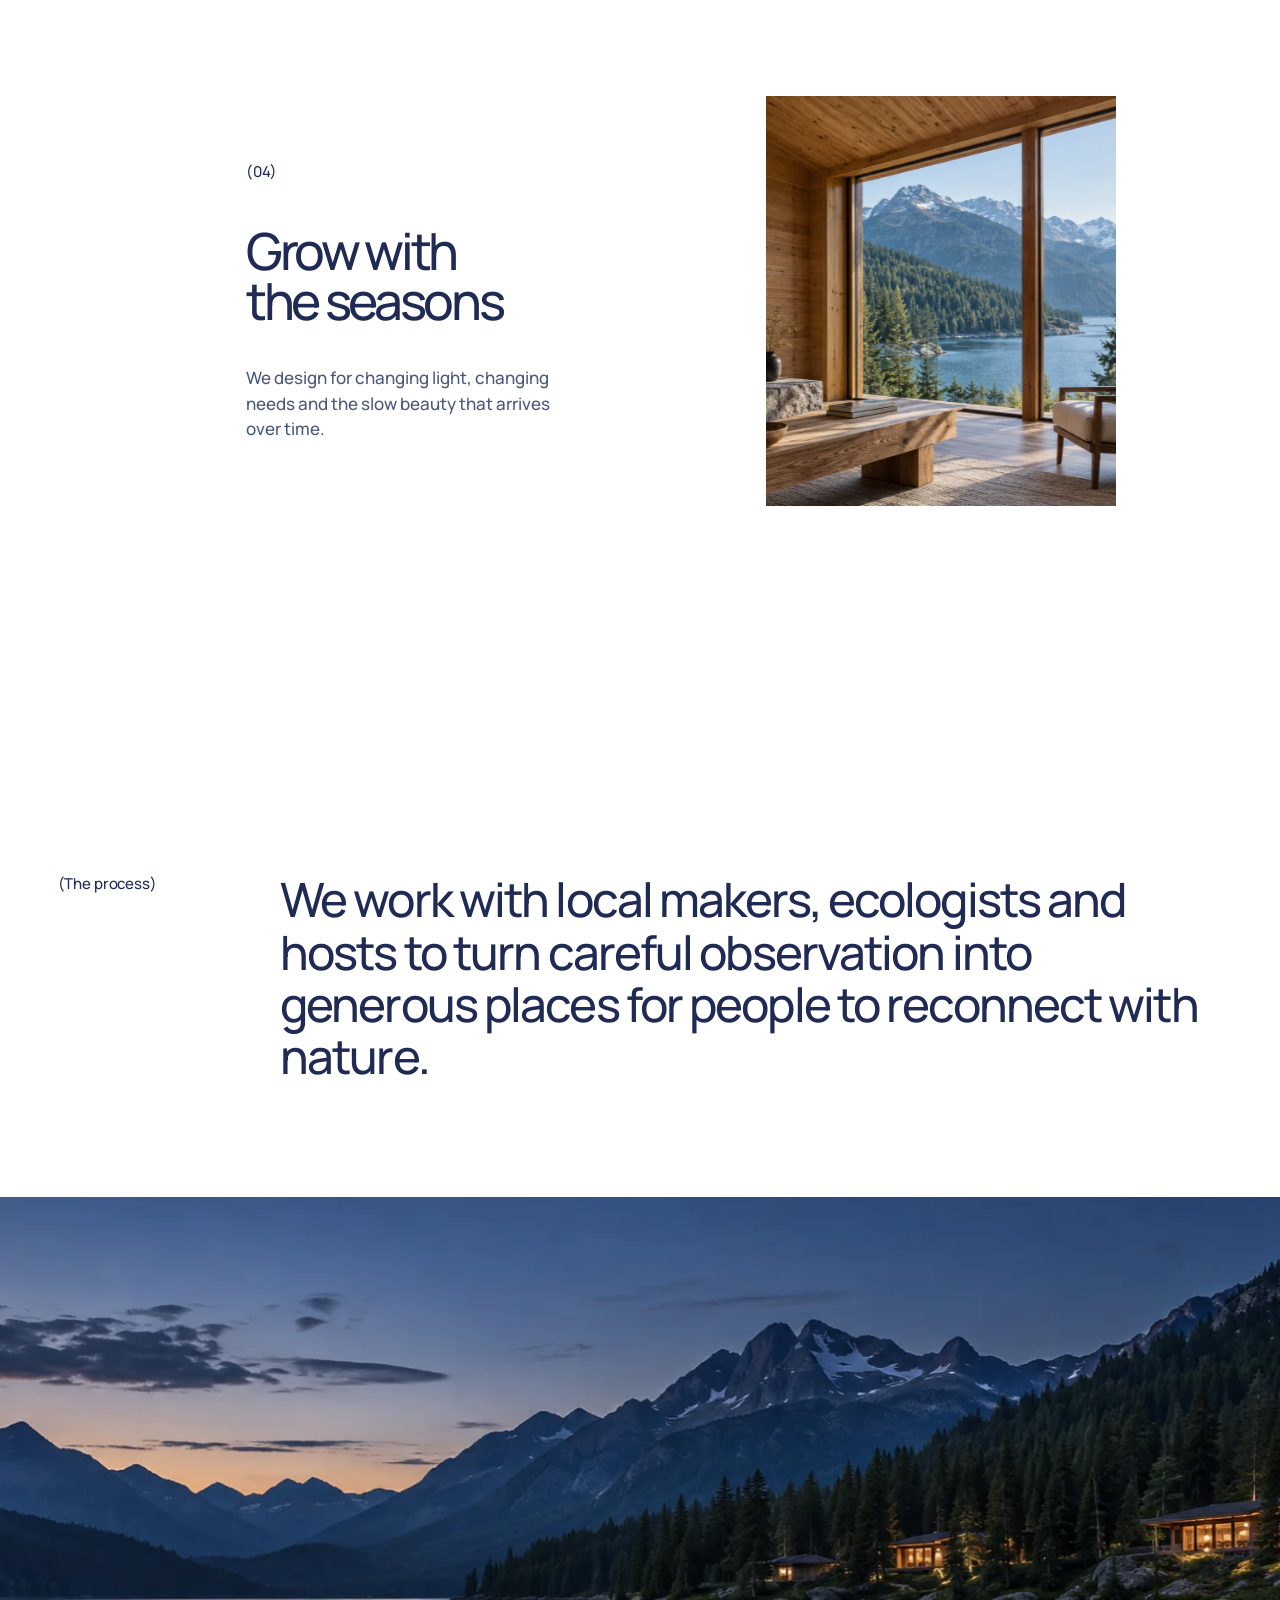
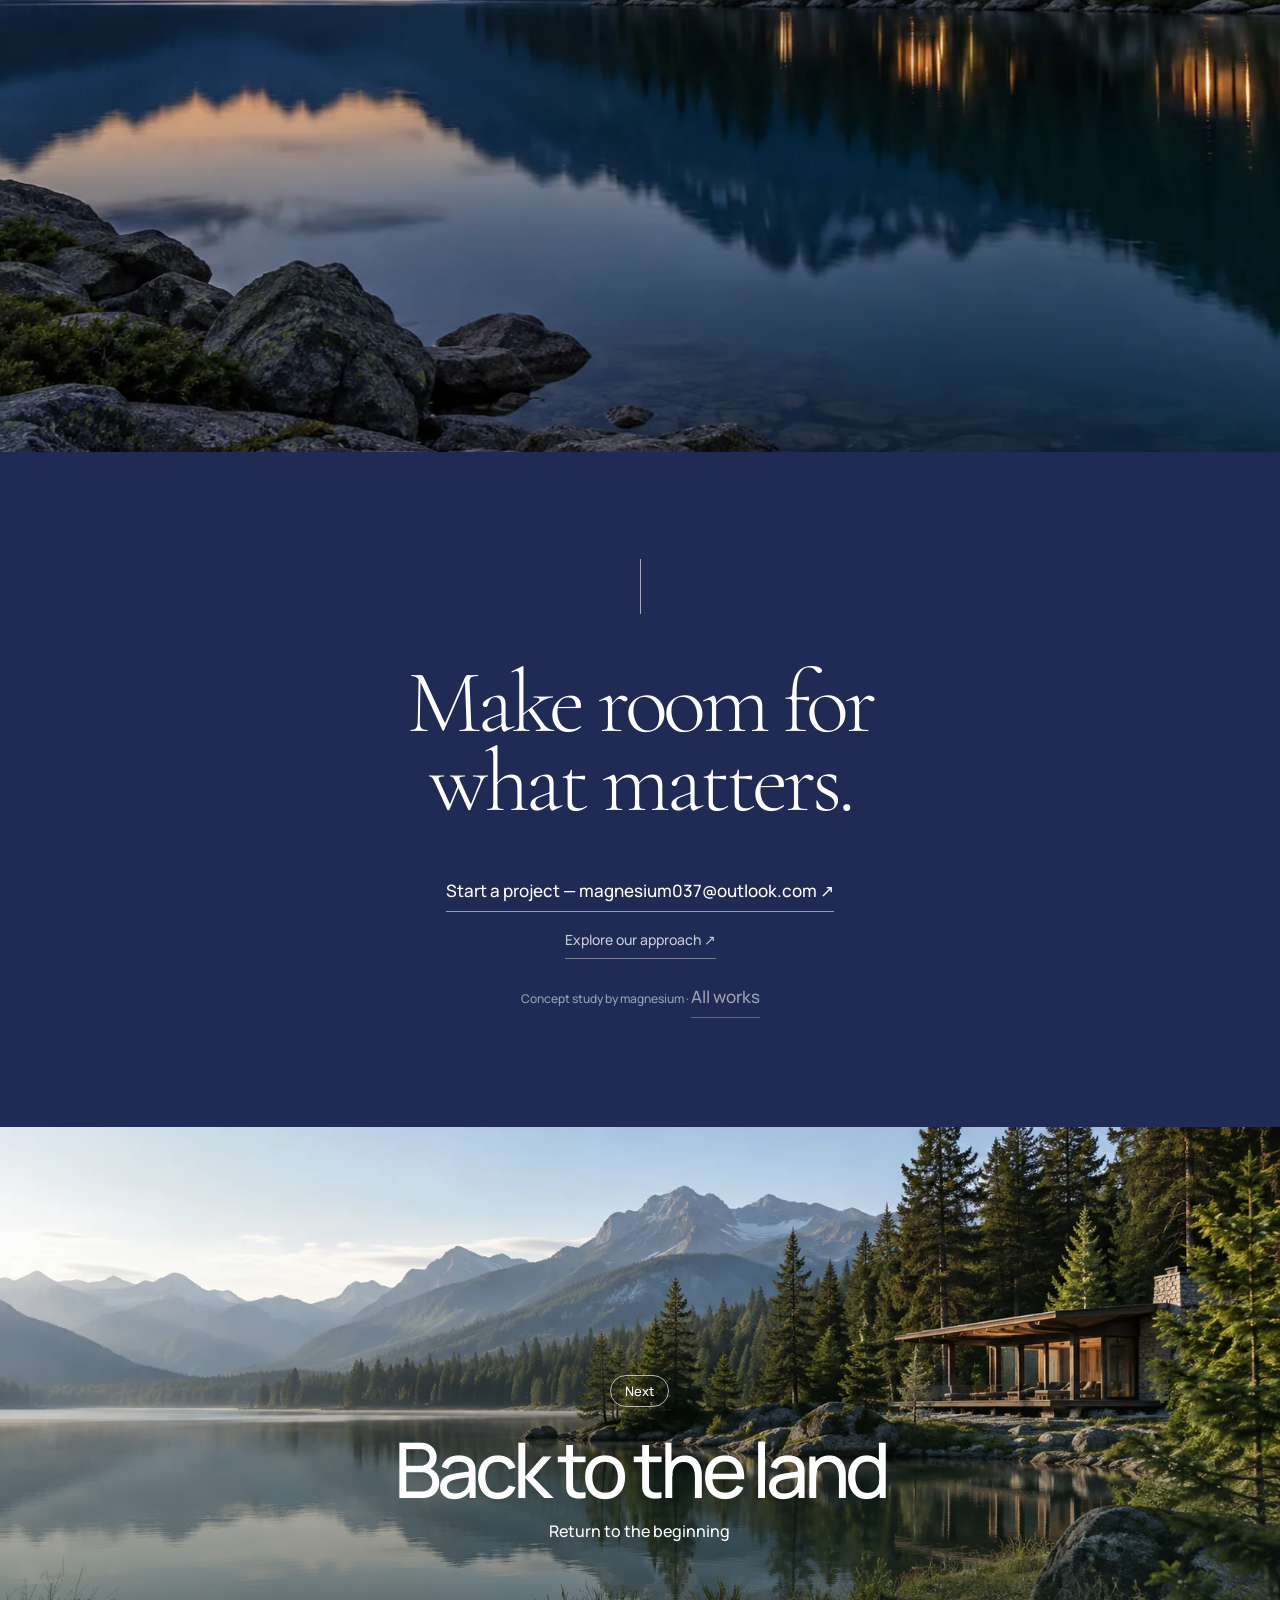
==== commit c16d7981: "fix paths for project page northline/index.html" ====
--- a/northline/index.html
+++ b/northline/index.html
@@ -142,7 +142,7 @@
     </section>
     <section class="statement" id="process"><span class="eyebrow">(The process)</span><h2 class="reveal">We work with local makers, ecologists and hosts to turn careful observation into generous places for people to reconnect with nature.</h2></section>
     <section class="wide-photo" aria-label="Northline landscape"><img src="assets/closing.webp" alt="A quiet retreat beside a mountain lake" loading="lazy"></section>
-    <section class="closing" id="contact"><h2>Make room for<br>what matters.</h2><a href="mailto:magnesium037@outlook.com?subject=Northline%20enquiry">Start a project — magnesium037@outlook.com ↗</a><a href="#places" style="margin-top:18px;font-size:14px;opacity:.75">Explore our approach ↗</a><p style="margin-top:26px;font-size:12px;opacity:.55">Concept study by magnesium · <a href="/" style="color:inherit">All works</a></p></section>
+    <section class="closing" id="contact"><h2>Make room for<br>what matters.</h2><a href="mailto:magnesium037@outlook.com?subject=Northline%20enquiry">Start a project — magnesium037@outlook.com ↗</a><a href="#places" style="margin-top:18px;font-size:14px;opacity:.75">Explore our approach ↗</a><p style="margin-top:26px;font-size:12px;opacity:.55">Concept study by magnesium · <a href="../index.html" style="color:inherit">All works</a></p></section>
     <a class="next" href="#top" aria-label="Return to the beginning"><img src="assets/hero.webp" alt="" loading="lazy"><div class="next__text"><small>Next</small><h2>Back to the land</h2><p>Return to the beginning</p></div></a>
   </main>
   <script>
